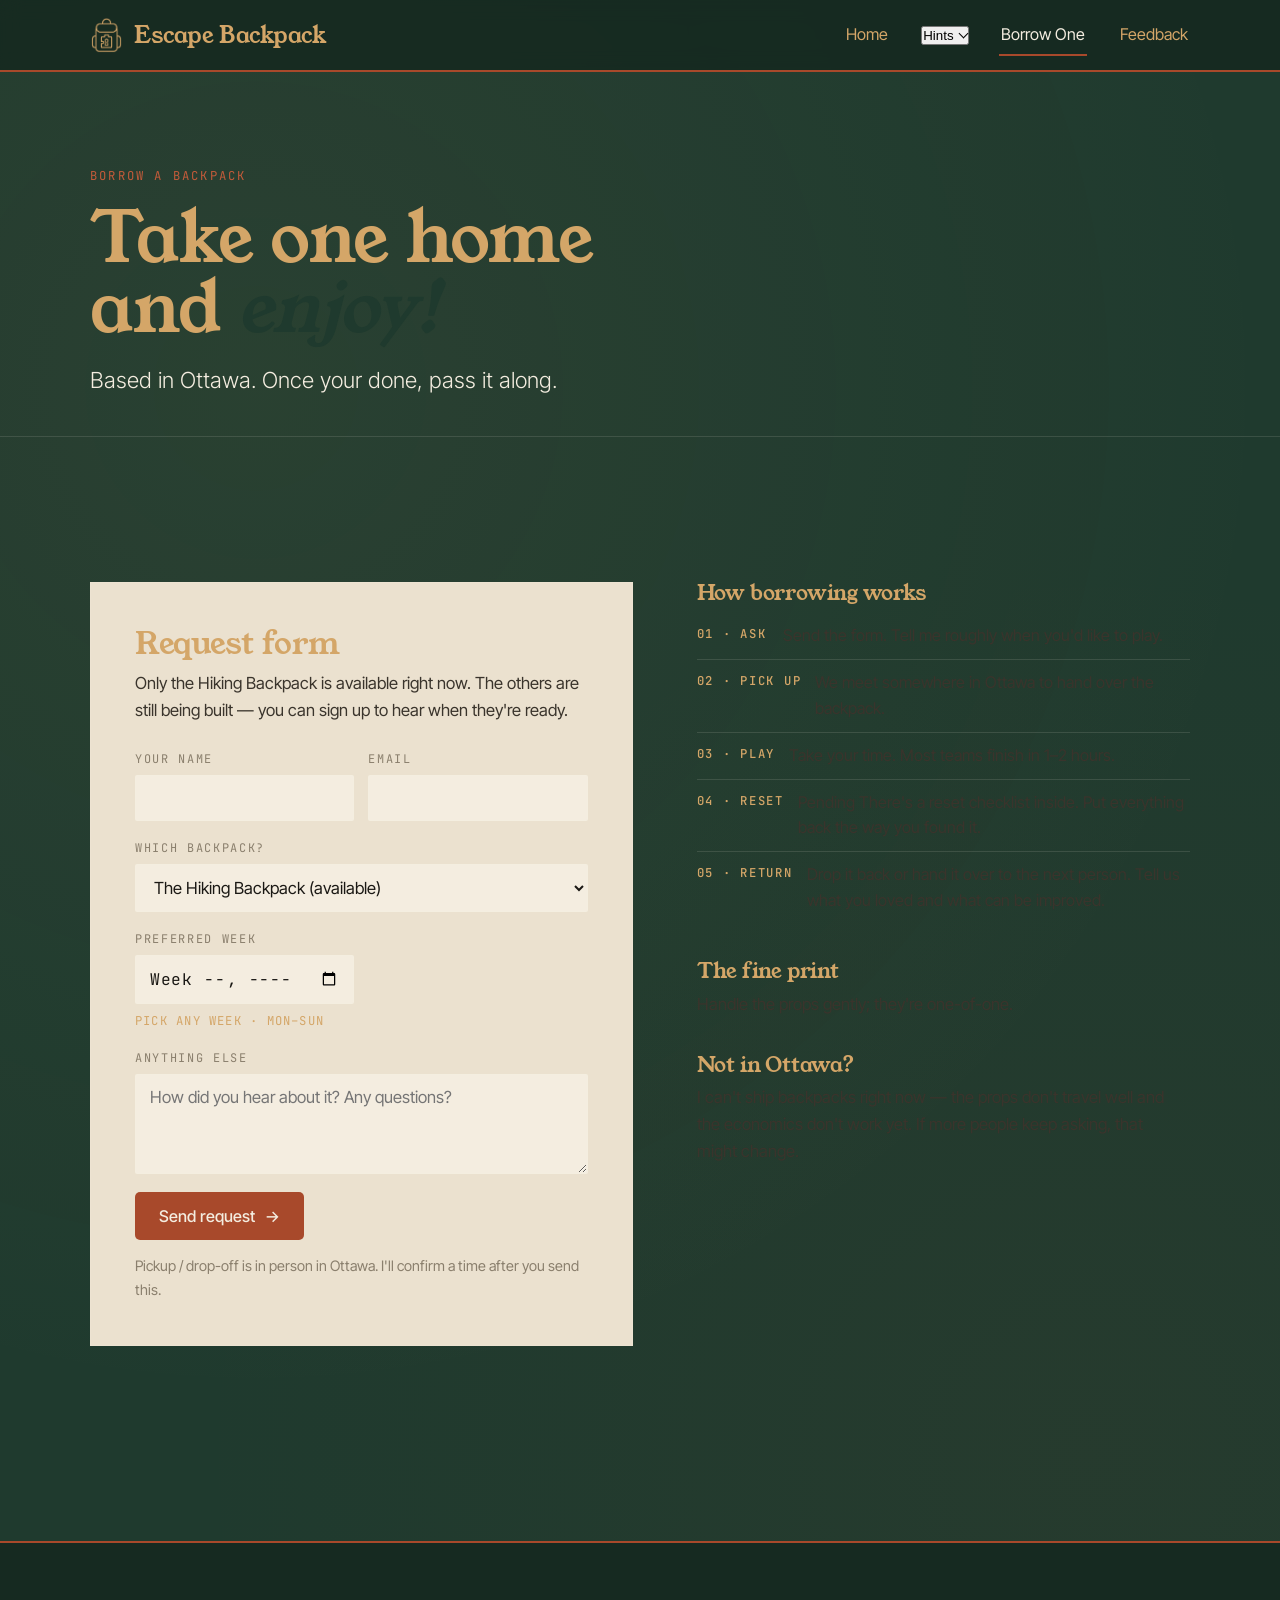
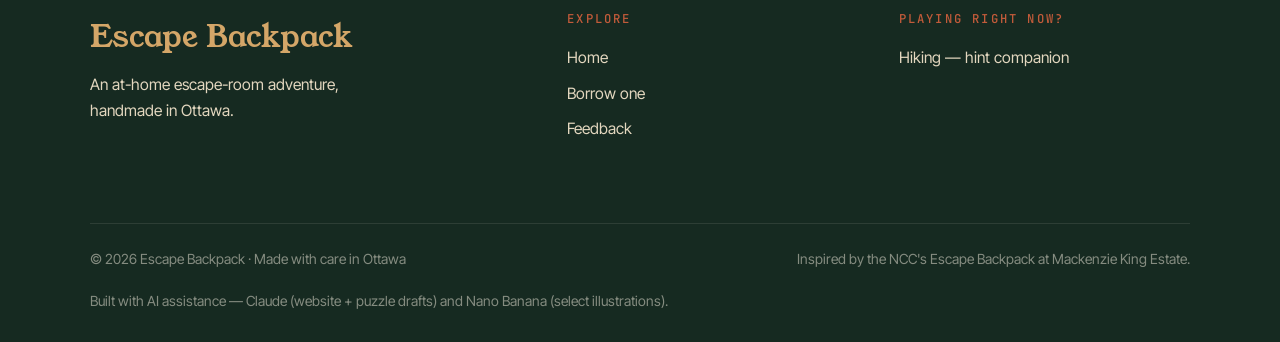
==== borrow.html @ 62cc185c "Add files via upload" ====
<!DOCTYPE html>
<html lang="en">
<head>
<meta charset="UTF-8">
<meta name="viewport" content="width=device-width, initial-scale=1">
<title>Borrow a Backpack — Escape Backpack</title>
<meta name="description" content="Borrow the Hiking Backpack for a week. Based in Ottawa. Free to borrow — tips welcome.">
<link rel="icon" type="image/png" href="assets/logo.png">
<link rel="preconnect" href="https://fonts.googleapis.com">
<link rel="preconnect" href="https://fonts.gstatic.com" crossorigin>
<link href="https://fonts.googleapis.com/css2?family=Young+Serif&family=Inter+Tight:wght@300;400;500;600&family=JetBrains+Mono:wght@400;500&display=swap" rel="stylesheet">
<link rel="stylesheet" href="styles.css?v=4">
<style>
.page-hero { padding: clamp(50px, 7vw, 90px) 0 clamp(20px, 3vw, 40px); }
.page-hero h1 { font-size: clamp(2.6rem, 5.5vw, 4.4rem); margin: 14px 0 20px; line-height: 1; }
.page-hero h1 em { font-style: italic; color: var(--forest); }

.borrow-grid {
  display: grid; grid-template-columns: 1.1fr 1fr;
  gap: clamp(32px, 5vw, 72px); padding: 30px 0 80px;
}
@media (max-width: 900px) { .borrow-grid { grid-template-columns: 1fr; } }

.form-card {
  background: var(--cream-2);
  border: 1px solid var(--line);
  padding: clamp(28px, 4vw, 44px);
}
.form-card h2 { margin-bottom: 10px; font-size: clamp(1.6rem, 2.4vw, 2rem); }
.form-card p.intro { color: var(--ink-soft); margin-bottom: 26px; font-size: 0.98rem; }

form .field { margin-bottom: 18px; display: flex; flex-direction: column; gap: 6px; }
form label {
  font-family: var(--mono); font-size: 0.7rem;
  letter-spacing: 0.14em; text-transform: uppercase;
  color: var(--muted);
}
form input, form select, form textarea {
  background: var(--cream);
  border: 1px solid var(--line-strong);
  padding: 12px 14px;
  font-family: var(--sans); font-size: 0.98rem;
  color: var(--ink); border-radius: 2px;
  outline: none; transition: border-color 0.15s;
  width: 100%;
}
form input[type="week"] {
  font-family: var(--mono); font-size: 0.95rem;
  letter-spacing: 0.04em;
  color-scheme: light;
}
.week-hint {
  font-family: var(--mono); font-size: 0.72rem;
  letter-spacing: 0.1em; text-transform: uppercase;
  color: var(--brass); margin-top: 2px;
  min-height: 1em;
}
form input:focus, form select:focus, form textarea:focus {
  border-color: var(--forest);
}
form textarea { resize: vertical; min-height: 100px; }
.field-row { display: grid; grid-template-columns: 1fr 1fr; gap: 14px; }
@media (max-width: 560px) { .field-row { grid-template-columns: 1fr; } }
.submit-note { font-size: 0.85rem; color: var(--muted); margin-top: 14px; }

.side h3 { font-size: 1.25rem; margin-bottom: 8px; }
.side-block { margin-bottom: 36px; }
.side-block p { color: var(--ink-soft); font-size: 0.98rem; margin-bottom: 8px; }
.side-block ul { list-style: none; }
.side-block ul li {
  padding: 10px 0; border-bottom: 1px solid var(--line);
  display: flex; gap: 14px; color: var(--ink-soft); font-size: 0.95rem;
}
.side-block ul li:last-child { border-bottom: none; }
.side-block ul li strong {
  font-family: var(--mono); font-size: 0.72rem;
  letter-spacing: 0.14em; text-transform: uppercase;
  color: var(--brass); min-width: 72px; flex-shrink: 0; font-weight: 500;
  padding-top: 2px;
}
.success {
  display: none;
  padding: 24px; background: var(--forest); color: var(--cream);
  border-radius: 2px; margin-top: 20px;
}
.success.on { display: block; }
.success h3 { color: var(--cream); font-size: 1.3rem; margin-bottom: 8px; }
.success p { color: rgba(244,237,224,0.85); }
</style>
</head>
<body>

<nav class="nav">
  <div class="nav-inner">
    <a href="index.html" class="brand">
      <span class="brand-mark"></span>
      <span class="brand-name">Escape Backpack</span>
    </a>
    <div class="nav-links">
      <a href="index.html">Home</a>
      <div class="nav-drop" id="hintsDrop">
        <button type="button" class="nav-drop-toggle" onclick="toggleDrop(event)">Hints</button>
        <div class="nav-drop-menu">
          <div class="nav-drop-head">Playing right now?</div>
          <a href="hiking-hints.html">Hiking Backpack <span class="badge">Live</span></a>
          <div class="nav-drop-divider"></div>
          <span class="disabled">Space Station Aurora <span class="badge">Soon</span></span>
          <span class="disabled">Deep Space <span class="badge">Soon</span></span>
        </div>
      </div>
      <a href="borrow.html" class="active">Borrow One</a>
      <a href="feedback.html">Feedback</a>
    </div>
  </div>
</nav>

<section class="page-hero">
  <div class="wrap">
    <span class="eyebrow eyebrow-brass">Borrow a backpack</span>
    <h1>Take one home<br>and <em>enjoy!</em></h1>
    <p class="lead" style="max-width: 52ch;">
      Based in Ottawa. Once your done, pass it along.
    </p>
  </div>
</section>

<section>
  <div class="wrap">
    <div class="borrow-grid">

      <!-- FORM -->
      <div class="form-card">
        <h2>Request form</h2>
        <p class="intro">Only the Hiking Backpack is available right now. The others are still being built — you can sign up to hear when they're ready.</p>

        <form id="borrow-form" action="https://formspree.io/f/REPLACE_WITH_YOUR_FORMSPREE_ID" method="POST">
          <div class="field-row">
            <div class="field">
              <label for="name">Your name</label>
              <input id="name" name="name" type="text" required autocomplete="name">
            </div>
            <div class="field">
              <label for="email">Email</label>
              <input id="email" name="email" type="email" required autocomplete="email">
            </div>
          </div>

          <div class="field">
            <label for="backpack">Which backpack?</label>
            <select id="backpack" name="backpack">
              <option>The Hiking Backpack (available)</option>
              <option>Notify me when others are ready</option>
            </select>
          </div>

          <div class="field-row">
            <div class="field">
              <label for="when">Preferred week</label>
              <input id="when" name="when" type="week">
              <div class="week-hint" id="weekHint">Pick any week · Mon–Sun</div>
            </div>
            <div class="field"></div>
          </div>

          <div class="field">
            <label for="note">Anything else</label>
            <textarea id="note" name="note" placeholder="How did you hear about it? Any questions?"></textarea>
          </div>

          <!-- honeypot -->
          <input type="text" name="_gotcha" style="display:none" tabindex="-1" autocomplete="off">

          <button type="submit" class="btn btn-primary btn-arrow">Send request</button>
          <div class="submit-note">
            Pickup / drop-off is in person in Ottawa. I'll confirm a time after you send this.
          </div>
        </form>

        <div class="success" id="success">
          <h3>Thanks — got it.</h3>
          <p>I'll be in touch within a couple of days to confirm timing and pickup. If you don't hear back, check your spam folder or drop me a line directly.</p>
        </div>
      </div>

      <!-- SIDE -->
      <div class="side">
        <div class="side-block">
          <h3>How borrowing works</h3>
          <ul>
            <li><strong>01 · Ask</strong><span>Send the form. Tell me roughly when you'd like to play.</span></li>
            <li><strong>02 · Pick up</strong><span>We meet somewhere in Ottawa to hand over the backpack.</span></li>
            <li><strong>03 · Play</strong><span>Take your time. Most teams finish in 1–2 hours.</span></li>
            <li><strong>04 · Reset</strong><span>Pending There's a reset checklist inside. Put everything back the way you found it.</span></li>
            <li><strong>05 · Return</strong><span>Drop it back or hand it over to the next person. Tell us what you loved and what can be improved.</span></li>
          </ul>
        </div>

        <div class="side-block">
          <h3>The fine print</h3>
          <p>Handle the props gently; they're one-of-one.</p>
        </div>

        <div class="side-block">
          <h3>Not in Ottawa?</h3>
          <p>I can't ship backpacks right now — the props don't travel well and the economics don't work yet. If more people keep asking, that might change.</p>
        </div>
      </div>

    </div>
  </div>
</section>

<footer>
  <div class="wrap">
    <div>
      <div class="foot-brand">Escape Backpack</div>
      <p style="max-width: 34ch;">An at-home escape-room adventure, handmade in Ottawa.</p>
    </div>
    <div>
      <h4>Explore</h4>
      <ul>
        <li><a href="index.html">Home</a></li>
        <li><a href="borrow.html">Borrow one</a></li>
        <li><a href="feedback.html">Feedback</a></li>
      </ul>
    </div>
    <div>
      <h4>Playing right now?</h4>
      <ul>
        <li><a href="hiking-hints.html">Hiking — hint companion</a></li>
      </ul>
    </div>
    <div class="foot-credit" style="grid-column: 1 / -1;">
      <span>© 2026 Escape Backpack · Made with care in Ottawa</span>
      <span>Inspired by the NCC's Escape Backpack at Mackenzie King Estate.</span>
      <span class="foot-ai">Built with AI assistance — Claude (website + puzzle drafts) and Nano Banana (select illustrations).</span>
    </div>
  </div>
</footer>

<script>
  // Hints dropdown
  function toggleDrop(e){ e.stopPropagation(); document.getElementById('hintsDrop').classList.toggle('open'); }
  document.addEventListener('click', (e) => {
    const d = document.getElementById('hintsDrop');
    if (d && !d.contains(e.target)) d.classList.remove('open');
  });

  // Week picker — translate ISO week (YYYY-Www) into a friendly Mon–Sun range
  (function(){
    const weekInput = document.getElementById('when');
    const hint = document.getElementById('weekHint');
    const monthNames = ['Jan','Feb','Mar','Apr','May','Jun','Jul','Aug','Sep','Oct','Nov','Dec'];

    // ISO week → Monday of that week (UTC-safe)
    function mondayOfIsoWeek(year, week) {
      // Jan 4 is always in week 1 per ISO-8601
      const jan4 = new Date(Date.UTC(year, 0, 4));
      const day = jan4.getUTCDay() || 7; // 1..7 (Mon..Sun)
      const mondayOfWeek1 = new Date(jan4);
      mondayOfWeek1.setUTCDate(jan4.getUTCDate() - day + 1);
      const target = new Date(mondayOfWeek1);
      target.setUTCDate(mondayOfWeek1.getUTCDate() + (week - 1) * 7);
      return target;
    }
    function fmt(d) {
      return monthNames[d.getUTCMonth()] + ' ' + d.getUTCDate();
    }
    function update() {
      const v = weekInput.value; // "2026-W18"
      const m = /^(\d{4})-W(\d{2})$/.exec(v);
      if (!m) { hint.textContent = 'Pick any week · Mon–Sun'; return; }
      const mon = mondayOfIsoWeek(+m[1], +m[2]);
      const sun = new Date(mon); sun.setUTCDate(mon.getUTCDate() + 6);
      const sameMonth = mon.getUTCMonth() === sun.getUTCMonth();
      const range = sameMonth
        ? monthNames[mon.getUTCMonth()] + ' ' + mon.getUTCDate() + '–' + sun.getUTCDate() + ', ' + mon.getUTCFullYear()
        : fmt(mon) + ' – ' + fmt(sun) + ', ' + sun.getUTCFullYear();
      hint.textContent = 'Week of ' + range;
    }
    // Set min to current ISO week so past weeks aren't offered
    function currentIsoWeek() {
      const d = new Date();
      const utc = new Date(Date.UTC(d.getFullYear(), d.getMonth(), d.getDate()));
      const dayNum = utc.getUTCDay() || 7;
      utc.setUTCDate(utc.getUTCDate() + 4 - dayNum);
      const yearStart = new Date(Date.UTC(utc.getUTCFullYear(),0,1));
      const weekNum = Math.ceil((((utc - yearStart) / 86400000) + 1)/7);
      return utc.getUTCFullYear() + '-W' + String(weekNum).padStart(2,'0');
    }
    weekInput.min = currentIsoWeek();
    weekInput.addEventListener('input', update);
    weekInput.addEventListener('change', update);
    update();
  })();
</script>

</body>
</html>
---- styles.css ----
/* Escape Backpack — shared styles
   Direction: forest + brass + rust (dark atmospheric)
   Palette: forest green canvas, brass headings, cream body, rust accents
*/

:root {
  --cream: #f4ede0;
  --cream-2: #ebe1cf;
  --cream-3: #e3d7bf;
  --ink: #1a1814;
  --ink-soft: #3a342c;
  --muted: #8a7f6d;
  --forest: #1f3a2e;
  --forest-2: #2a4a3c;
  --forest-deep: #162a21;
  --brass: #d4a668;
  --brass-2: #e8c28a;
  --brass-dim: #b8894a;
  --rust: #a8492b;
  --rust-2: #c25b3a;
  --line: rgba(244, 237, 224, 0.12);
  --line-strong: rgba(244, 237, 224, 0.25);

  --serif: "Young Serif", "Cormorant Garamond", Georgia, serif;
  --sans: "Inter Tight", "Inter", -apple-system, BlinkMacSystemFont, "Segoe UI", sans-serif;
  --mono: "JetBrains Mono", ui-monospace, "SF Mono", Menlo, monospace;
}

* { box-sizing: border-box; margin: 0; padding: 0; }

html, body {
  background: var(--forest);
  color: var(--cream);
  font-family: var(--sans);
  font-size: 17px;
  line-height: 1.6;
  -webkit-font-smoothing: antialiased;
  text-rendering: optimizeLegibility;
}

body {
  background-image:
    radial-gradient(circle at 20% 20%, rgba(212, 166, 104, 0.06) 0%, transparent 55%),
    radial-gradient(circle at 85% 75%, rgba(168, 73, 43, 0.05) 0%, transparent 50%);
  min-height: 100vh;
}

img { max-width: 100%; display: block; }
a { color: var(--brass); text-decoration: none; }
a:hover { color: var(--rust-2); }

h1, h2, h3, h4 {
  font-family: var(--serif); font-weight: 400;
  line-height: 1.08; letter-spacing: -0.01em;
  color: var(--brass);
}
h1 { font-size: clamp(2.6rem, 6vw, 4.8rem); }
h2 { font-size: clamp(2rem, 4vw, 3rem); }
h3 { font-size: clamp(1.4rem, 2.4vw, 1.8rem); }
p { text-wrap: pretty; }

/* ── LAYOUT ─────────────────────────────────────────── */
.wrap { max-width: 1180px; margin: 0 auto; padding: 0 clamp(20px, 4vw, 40px); }
.wrap-narrow { max-width: 820px; margin: 0 auto; padding: 0 clamp(20px, 4vw, 40px); }

section { padding: clamp(60px, 9vw, 120px) 0; }
section + section { border-top: 1px solid var(--line); }

/* ── NAV ────────────────────────────────────────────── */
.nav {
  position: sticky; top: 0; z-index: 50;
  background: rgba(22, 42, 33, 0.92);
  backdrop-filter: blur(10px); -webkit-backdrop-filter: blur(10px);
  border-bottom: 2px solid var(--rust);
}
.nav-inner {
  max-width: 1180px; margin: 0 auto;
  padding: 16px clamp(20px, 4vw, 40px);
  display: flex; align-items: center; justify-content: space-between;
  gap: 24px;
}
.brand { display: flex; align-items: center; gap: 12px; color: var(--brass); }
.brand-mark {
  width: 32px; height: 36px;
  background: var(--brass);
  -webkit-mask: url('assets/logo.png') center/contain no-repeat;
          mask: url('assets/logo.png') center/contain no-repeat;
  flex-shrink: 0;
}
.brand-name { font-family: var(--serif); font-size: 1.35rem; letter-spacing: -0.01em; }
.nav-links { display: flex; gap: clamp(14px, 2.4vw, 32px); align-items: center; }
.nav-links a {
  font-size: 0.95rem; color: var(--brass);
  padding: 6px 2px; position: relative;
  background: none; border: none; font-family: var(--sans); cursor: pointer;
}
.nav-links a.active { color: var(--cream); }
.nav-links a.active::after {
  content: ""; position: absolute; left: 0; right: 0; bottom: -2px;
  height: 2px; background: var(--rust);
}
.nav-links a:hover { color: var(--cream); }

/* Dropdown */
.nav-drop { position: relative; }
.nav-drop-toggle {
  display: inline-flex; align-items: center; gap: 6px;
}
.nav-drop-toggle::after {
  content: ""; width: 6px; height: 6px;
  border-right: 1.5px solid currentColor;
  border-bottom: 1.5px solid currentColor;
  transform: translateY(-2px) rotate(45deg);
  transition: transform 0.2s;
}
.nav-drop.open .nav-drop-toggle::after {
  transform: translateY(1px) rotate(-135deg);
}
.nav-drop-menu {
  position: absolute; top: calc(100% + 10px); right: 0;
  background: var(--forest-deep);
  border: 1px solid var(--line-strong);
  border-radius: 2px;
  min-width: 240px;
  padding: 8px 0;
  opacity: 0; visibility: hidden; transform: translateY(-4px);
  transition: opacity 0.15s, visibility 0.15s, transform 0.15s;
  box-shadow: 0 20px 40px -10px rgba(0,0,0,0.4);
}
.nav-drop.open .nav-drop-menu {
  opacity: 1; visibility: visible; transform: translateY(0);
}
.nav-drop-menu a, .nav-drop-menu span.disabled {
  display: block; padding: 12px 18px;
  font-size: 0.92rem; color: var(--cream);
  background: none; border: none; letter-spacing: 0;
}
.nav-drop-menu a::after { display: none; }
.nav-drop-menu a:hover { background: var(--forest-2); color: var(--brass); }
.nav-drop-menu a .badge, .nav-drop-menu span .badge {
  display: inline-block;
  font-family: var(--mono); font-size: 0.62rem;
  letter-spacing: 0.1em; text-transform: uppercase;
  margin-left: 8px; padding: 2px 6px;
  border-radius: 2px;
  background: var(--rust); color: var(--cream);
  vertical-align: 2px;
}
.nav-drop-menu span.disabled {
  color: var(--muted); cursor: not-allowed;
}
.nav-drop-menu span.disabled .badge {
  background: transparent; color: var(--muted);
  border: 1px dashed var(--muted);
}
.nav-drop-divider {
  height: 1px; background: var(--line);
  margin: 6px 12px;
}
.nav-drop-head {
  font-family: var(--mono); font-size: 0.62rem;
  letter-spacing: 0.16em; text-transform: uppercase;
  color: var(--muted); padding: 10px 18px 6px;
}

@media (max-width: 680px) {
  .nav-links a:not(.active):not(.nav-drop-toggle) { display: none; }
  .nav-links .nav-drop-toggle { display: inline-flex; }
  .nav-links a.active { display: inline; font-family: var(--serif); font-size: 1.05rem; }
}

/* ── BUTTONS ────────────────────────────────────────── */
.btn {
  display: inline-flex; align-items: center; gap: 10px;
  font-family: var(--sans); font-size: 0.95rem; font-weight: 500;
  padding: 14px 24px; border-radius: 5px; border: none;
  cursor: pointer; text-decoration: none;
  transition: transform 0.15s ease, background 0.15s ease, color 0.15s ease, border-color 0.15s ease;
}
.btn:active { transform: translateY(1px); }
.btn-primary { background: var(--rust); color: var(--cream); }
.btn-primary:hover { background: var(--rust-2); color: var(--cream); }
.btn-ghost {
  background: transparent; color: var(--cream);
  border: 2px solid var(--rust);
}
.btn-ghost:hover { background: var(--rust); color: var(--cream); }
.btn-arrow::after { content: "→"; transition: transform 0.2s; }
.btn-arrow:hover::after { transform: translateX(3px); }

/* ── EYEBROW / LABEL ────────────────────────────────── */
.eyebrow {
  font-family: var(--mono); font-size: 0.72rem;
  letter-spacing: 0.18em; text-transform: uppercase;
  color: var(--rust-2);
}
.eyebrow-brass { color: var(--rust-2); }

/* ── CARDS & PANELS ─────────────────────────────────── */
.card {
  background: var(--forest-2);
  border: 1px solid var(--line);
  border-radius: 2px;
  padding: clamp(24px, 3vw, 36px);
  transition: border-color 0.2s;
}
.card:hover { border-color: var(--brass); }

/* ── FOOTER ─────────────────────────────────────────── */
footer {
  background: var(--forest-deep);
  color: var(--cream-3);
  padding: 70px 0 30px;
  margin-top: 0;
  border-top: 2px solid var(--rust);
}
footer .wrap { display: grid; grid-template-columns: 1.5fr 1fr 1fr; gap: 40px; }
@media (max-width: 720px) { footer .wrap { grid-template-columns: 1fr; gap: 32px; } }
footer h4 {
  font-family: var(--mono); font-size: 0.72rem;
  letter-spacing: 0.18em; text-transform: uppercase;
  color: var(--rust-2); font-weight: 500; margin-bottom: 18px;
}
footer p, footer a { color: var(--cream-3); font-size: 0.92rem; line-height: 1.7; }
footer a:hover { color: var(--brass); }
footer ul { list-style: none; display: flex; flex-direction: column; gap: 8px; }
footer .foot-brand {
  font-family: var(--serif); font-size: 1.8rem; color: var(--brass); margin-bottom: 10px;
}
footer .foot-credit {
  margin-top: 40px; padding-top: 24px;
  border-top: 1px solid rgba(244, 237, 224, 0.1);
  font-size: 0.82rem; color: rgba(244, 237, 224, 0.5);
  display: flex; justify-content: space-between; gap: 20px; flex-wrap: wrap;
}

/* ── UTILITIES ──────────────────────────────────────── */
.divider { height: 1px; background: var(--line); margin: 0; }

.lead {
  font-size: clamp(1.1rem, 1.8vw, 1.3rem);
  line-height: 1.55;
  color: var(--cream);
  font-weight: 300;
}

.chip {
  display: inline-flex; align-items: center; gap: 6px;
  font-family: var(--mono); font-size: 0.72rem;
  letter-spacing: 0.1em; text-transform: uppercase;
  padding: 5px 10px; border-radius: 2px;
  background: var(--forest-deep); color: var(--cream);
  border: 1px solid var(--line-strong);
}
.chip-live { background: var(--rust); color: var(--cream); border-color: var(--rust); }
.chip-live::before { content: ""; width: 6px; height: 6px; border-radius: 50%; background: var(--brass-2); }
.chip-soon { background: transparent; color: var(--muted); border-style: dashed; }

/* ── BACKPACK CARD ──────────────────────────────────── */
.bp-grid {
  display: grid;
  grid-template-columns: repeat(auto-fit, minmax(280px, 1fr));
  gap: clamp(16px, 2vw, 24px);
}
.bp-card {
  background: var(--forest-2);
  border: 1px solid var(--line);
  border-radius: 2px;
  overflow: hidden;
  transition: transform 0.25s ease, border-color 0.25s;
  display: flex; flex-direction: column;
  color: var(--cream);
}
.bp-card:hover { transform: translateY(-3px); border-color: var(--brass); }
.bp-card.bp-soon { opacity: 0.75; }
.bp-card.bp-soon:hover { transform: none; border-color: var(--line-strong); opacity: 0.9; }
.bp-thumb {
  aspect-ratio: 4/3; position: relative; overflow: hidden;
  background: linear-gradient(135deg, var(--forest-deep) 0%, var(--forest-2) 100%);
}
.bp-thumb-stripes {
  background-image: repeating-linear-gradient(45deg,
    transparent 0, transparent 12px,
    rgba(244, 237, 224, 0.04) 12px, rgba(244, 237, 224, 0.04) 13px);
}
.bp-thumb img { width: 100%; height: 100%; object-fit: cover; }
.bp-thumb-label {
  position: absolute; inset: 0;
  display: flex; align-items: center; justify-content: center;
  font-family: var(--mono); font-size: 0.72rem;
  letter-spacing: 0.2em; text-transform: uppercase;
  color: var(--muted); text-align: center; padding: 20px;
}
.bp-body {
  padding: 22px 26px 26px;
  display: flex; flex-direction: column;
  flex: 1;
}
.bp-head { display: flex; justify-content: space-between; align-items: start; gap: 10px; margin-bottom: 10px; }
.bp-title { font-family: var(--serif); font-size: 1.5rem; line-height: 1.2; color: var(--brass); }
.bp-desc { color: var(--cream); font-size: 0.95rem; margin-bottom: 18px; flex: 1; opacity: 0.9; }
.bp-meta {
  display: flex; gap: 16px; flex-wrap: wrap;
  padding-top: 14px; border-top: 1px solid var(--line);
  font-family: var(--mono); font-size: 0.72rem;
  letter-spacing: 0.1em; text-transform: uppercase;
  color: var(--muted);
}
.bp-meta span strong { color: var(--brass); font-weight: 500; }

/* ── INVERTED (cream) SECTION ───────────────────────── */
.inverted {
  background: var(--cream);
  color: var(--forest);
}
.inverted h1, .inverted h2, .inverted h3, .inverted h4 { color: var(--forest); }
.inverted .eyebrow, .inverted .eyebrow-brass { color: var(--rust); }
.inverted .lead { color: var(--forest); }
.inverted a { color: var(--rust); }
.inverted a:hover { color: var(--forest); }
.inverted .btn-ghost { color: var(--forest); border-color: var(--rust); }
.inverted .btn-ghost:hover { background: var(--rust); color: var(--cream); }
.inverted p { color: var(--forest); }

/* ── FORMS ──────────────────────────────────────────── */
.form-field {
  display: flex; flex-direction: column; gap: 6px; margin-bottom: 18px;
}
.form-field label {
  font-family: var(--mono); font-size: 0.7rem;
  letter-spacing: 0.14em; text-transform: uppercase;
  color: var(--rust-2);
}
.form-field input, .form-field select, .form-field textarea {
  background: var(--forest-deep);
  border: 1px solid var(--line-strong);
  padding: 12px 14px;
  font-family: var(--sans); font-size: 0.98rem;
  color: var(--cream); border-radius: 3px;
  outline: none; transition: border-color 0.15s;
  width: 100%;
}
.form-field input:focus, .form-field select:focus, .form-field textarea:focus {
  border-color: var(--brass);
}
.form-field textarea { resize: vertical; min-height: 110px; }
.form-field input::placeholder, .form-field textarea::placeholder {
  color: var(--muted);
}
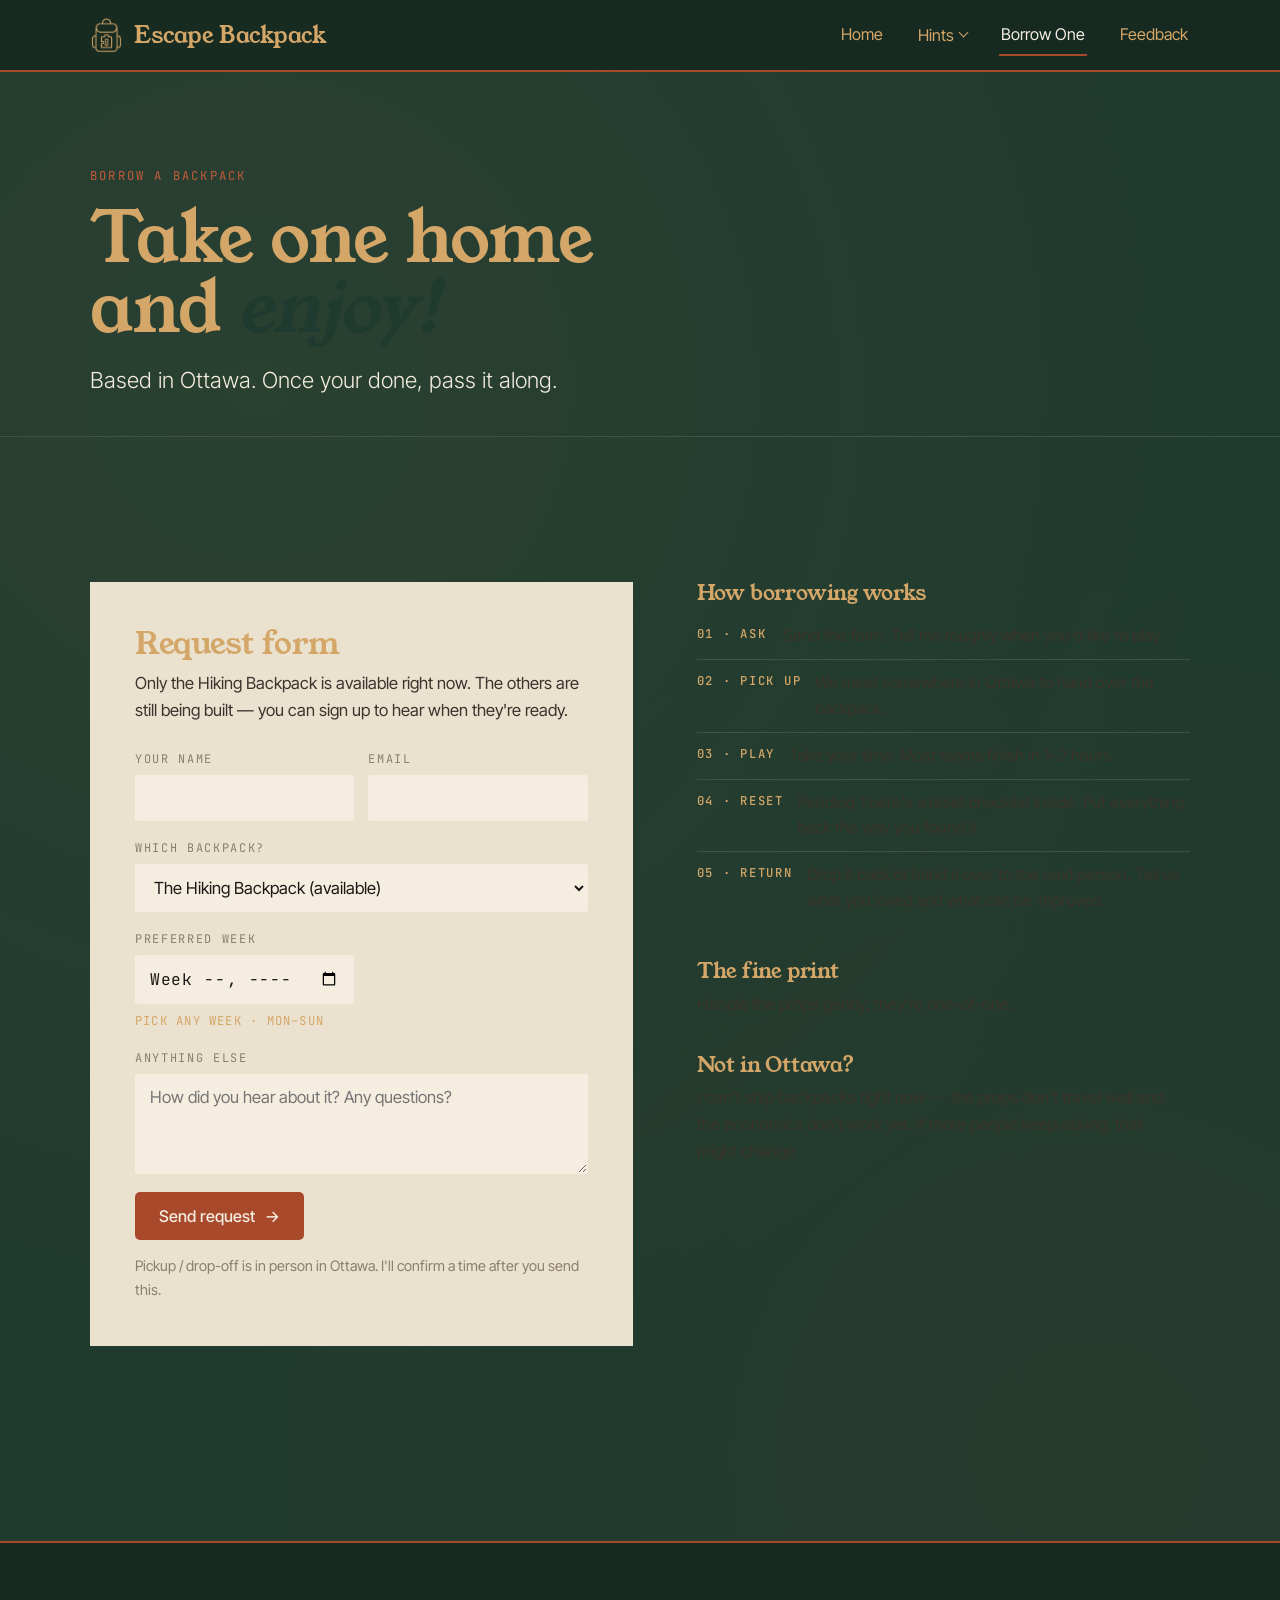
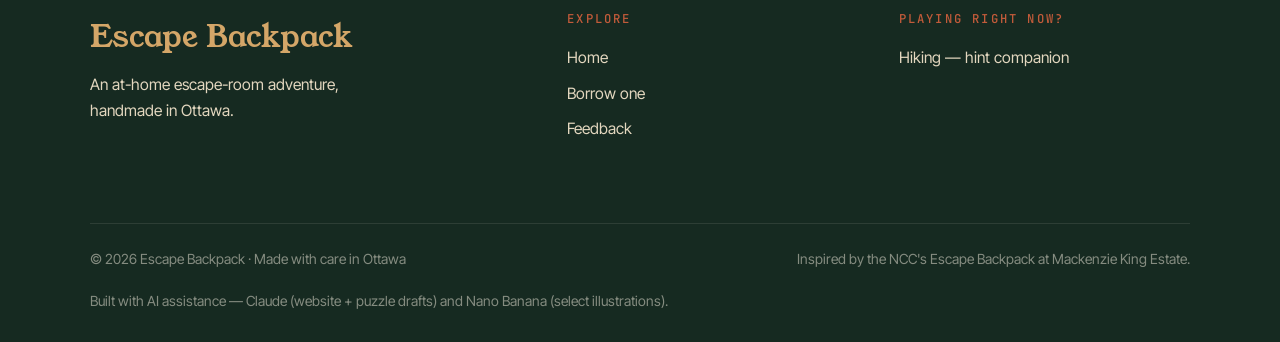
==== commit c36dfd96: "Add files via upload" ====
--- a/borrow.html
+++ b/borrow.html
@@ -133,7 +133,7 @@
         <h2>Request form</h2>
         <p class="intro">Only the Hiking Backpack is available right now. The others are still being built — you can sign up to hear when they're ready.</p>
 
-        <form id="borrow-form" action="https://formspree.io/f/REPLACE_WITH_YOUR_FORMSPREE_ID" method="POST">
+        <form id="borrow-form" action="https://formspree.io/f/xwvayowz" method="POST">
           <div class="field-row">
             <div class="field">
               <label for="name">Your name</label>
--- a/styles.css
+++ b/styles.css
@@ -105,7 +105,11 @@
 .nav-drop { position: relative; }
 .nav-drop-toggle {
   display: inline-flex; align-items: center; gap: 6px;
-}
+  font-size: 0.95rem; color: var(--brass);
+  padding: 6px 2px; position: relative;
+  background: none; border: none; font-family: var(--sans); cursor: pointer;
+}
+.nav-drop-toggle:hover { color: var(--cream); }
 .nav-drop-toggle::after {
   content: ""; width: 6px; height: 6px;
   border-right: 1.5px solid currentColor;
@@ -164,7 +168,7 @@
 }
 
 @media (max-width: 680px) {
-  .nav-links a:not(.active):not(.nav-drop-toggle) { display: none; }
+  .nav-links > a:not(.active):not(.nav-drop-toggle) { display: none; }
   .nav-links .nav-drop-toggle { display: inline-flex; }
   .nav-links a.active { display: inline; font-family: var(--serif); font-size: 1.05rem; }
 }
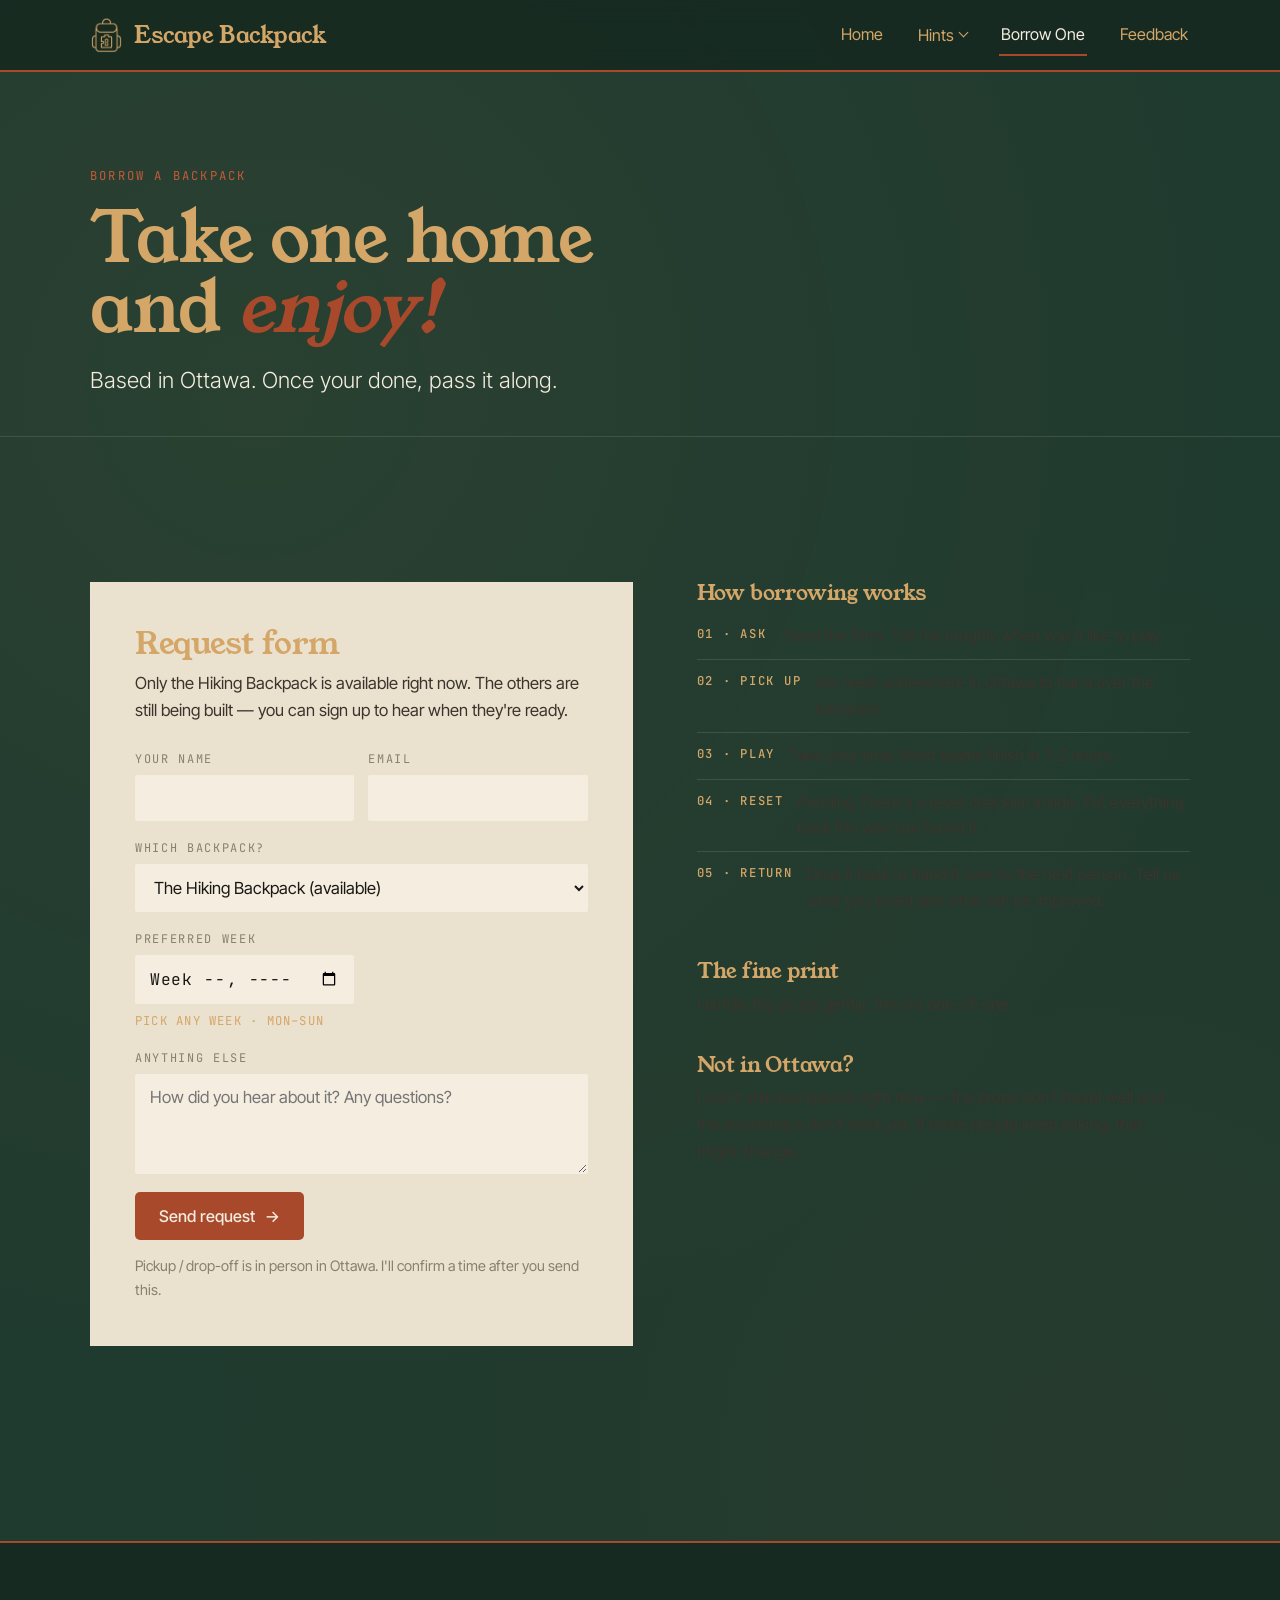
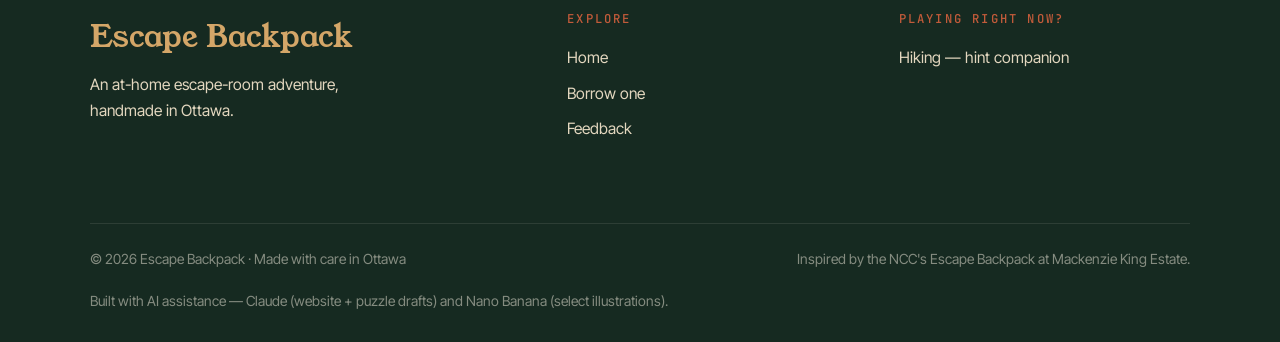
==== commit 57758c08: "Update borrow.html" ====
--- a/borrow.html
+++ b/borrow.html
@@ -13,7 +13,7 @@
 <style>
 .page-hero { padding: clamp(50px, 7vw, 90px) 0 clamp(20px, 3vw, 40px); }
 .page-hero h1 { font-size: clamp(2.6rem, 5.5vw, 4.4rem); margin: 14px 0 20px; line-height: 1; }
-.page-hero h1 em { font-style: italic; color: var(--forest); }
+.page-hero h1 em { font-style: italic; color: var(--rust); }
 
 .borrow-grid {
   display: grid; grid-template-columns: 1.1fr 1fr;
--- a/styles.css
+++ b/styles.css
@@ -168,9 +168,9 @@
 }
 
 @media (max-width: 680px) {
-  .nav-links > a:not(.active):not(.nav-drop-toggle) { display: none; }
-  .nav-links .nav-drop-toggle { display: inline-flex; }
-  .nav-links a.active { display: inline; font-family: var(--serif); font-size: 1.05rem; }
+  .nav-links { gap: clamp(10px, 2vw, 14px); }
+  .nav-links a { font-size: 0.88rem; }
+  .nav-links a[href="borrow.html"] { display: none; }
 }
 
 /* ── BUTTONS ────────────────────────────────────────── */
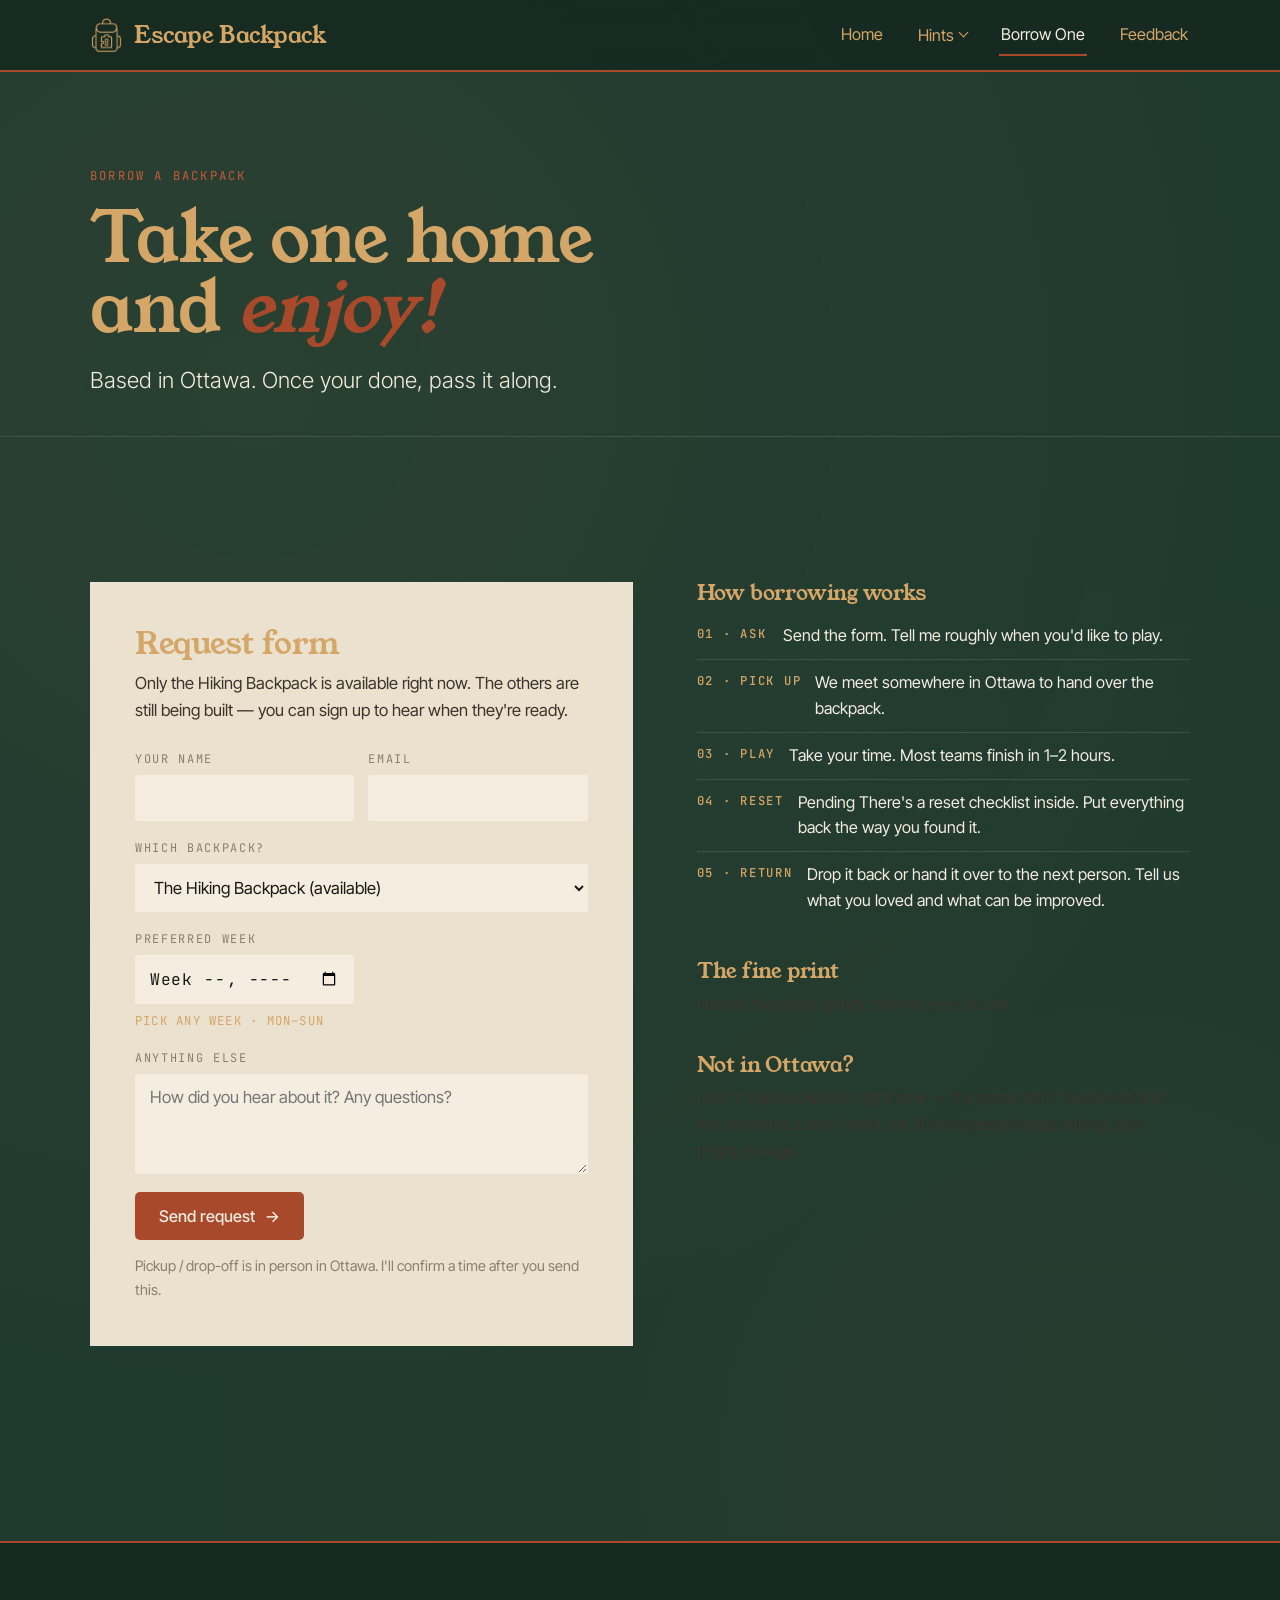
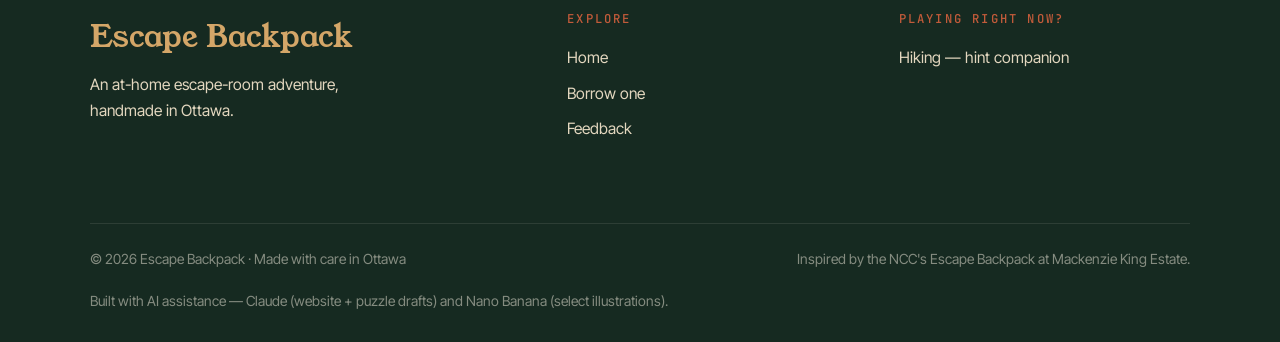
==== commit 88f75cdb: "Update borrow.html" ====
--- a/borrow.html
+++ b/borrow.html
@@ -69,7 +69,7 @@
 .side-block ul { list-style: none; }
 .side-block ul li {
   padding: 10px 0; border-bottom: 1px solid var(--line);
-  display: flex; gap: 14px; color: var(--ink-soft); font-size: 0.95rem;
+  display: flex; gap: 14px; color: var(--cream); font-size: 0.95rem;
 }
 .side-block ul li:last-child { border-bottom: none; }
 .side-block ul li strong {
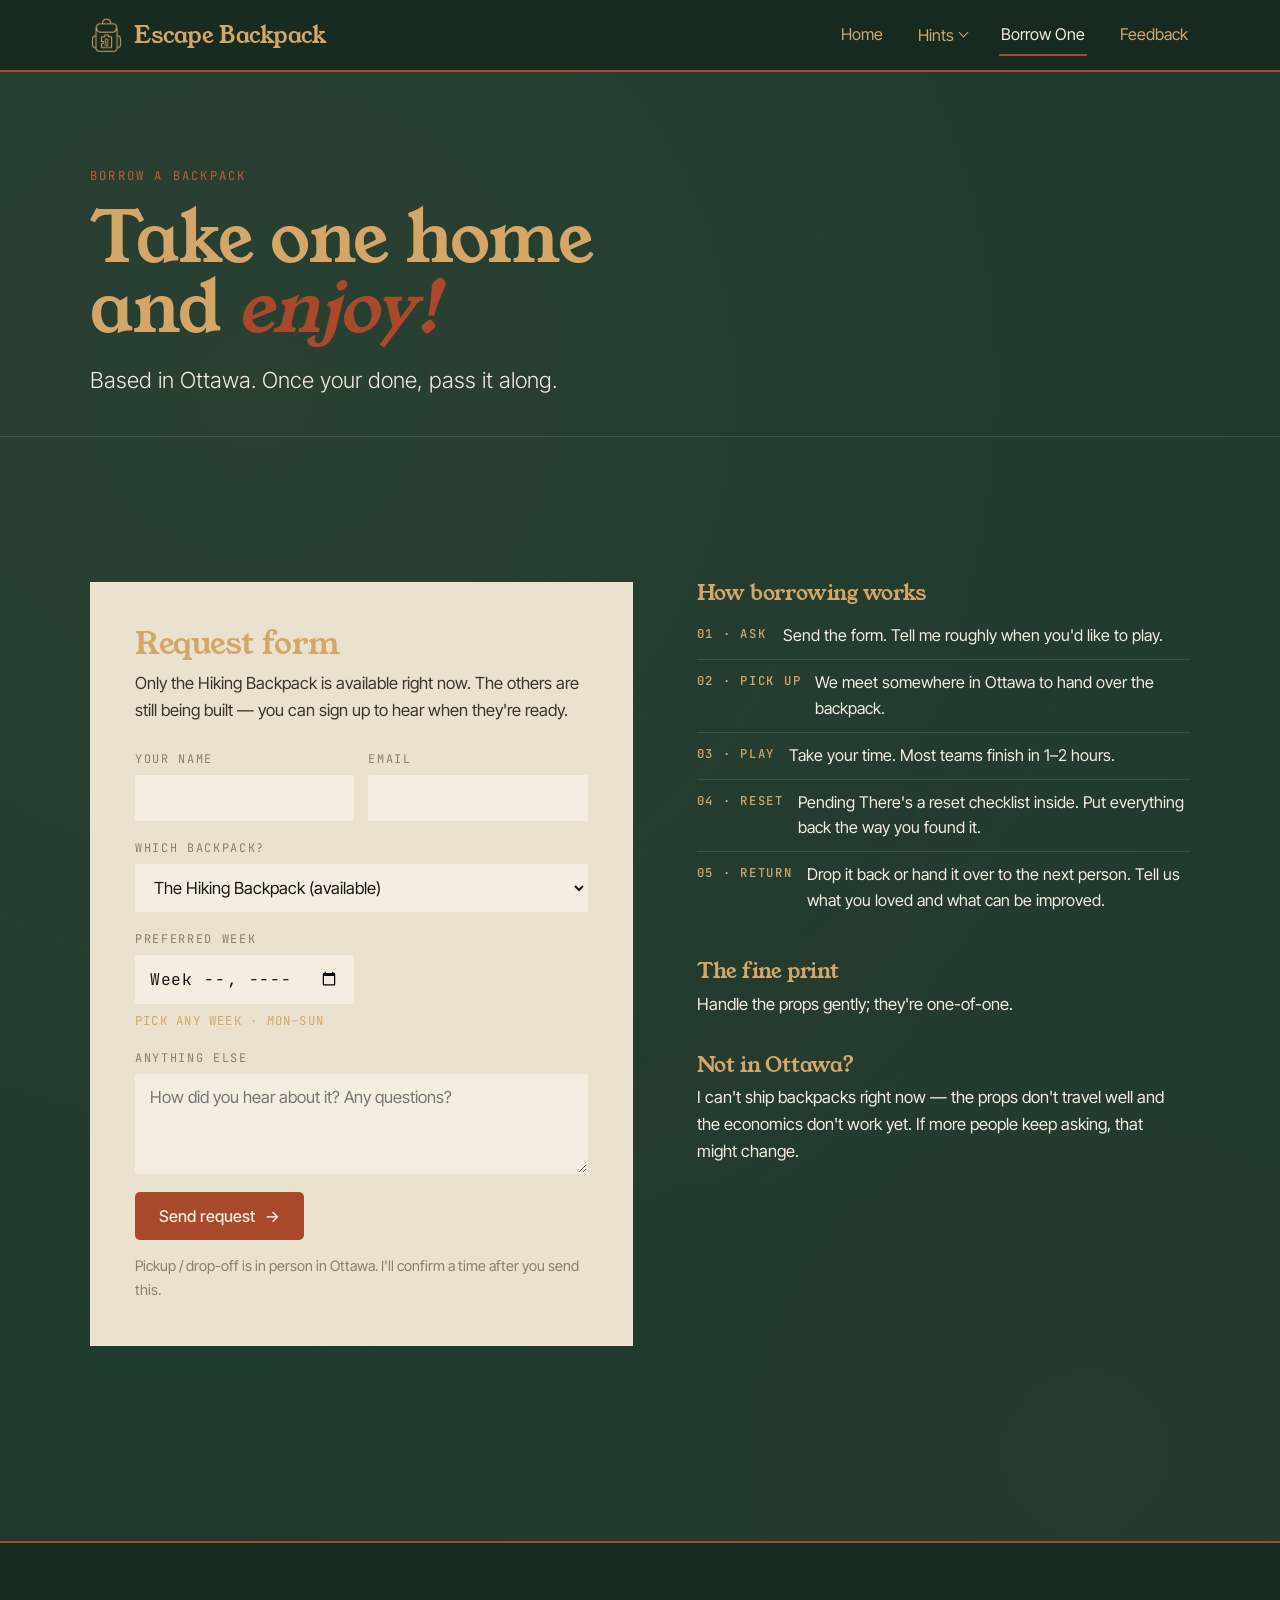
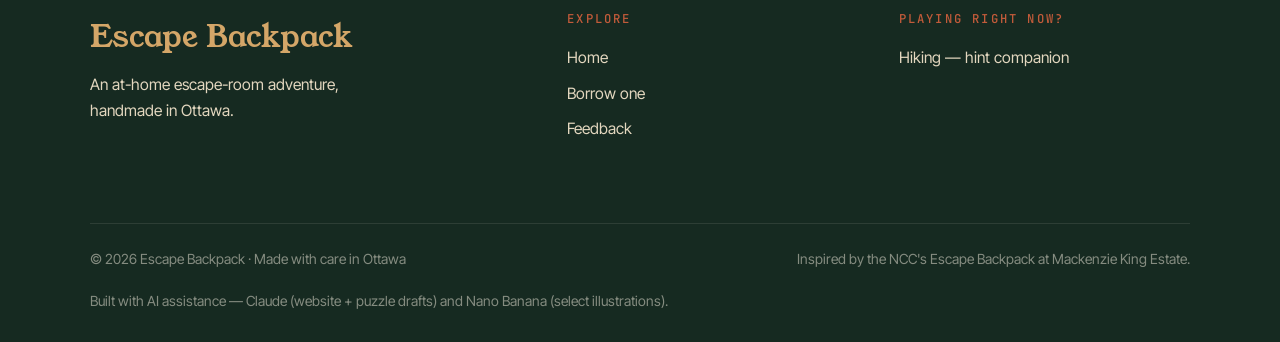
==== commit 45bec68d: "Update borrow.html" ====
--- a/borrow.html
+++ b/borrow.html
@@ -65,7 +65,7 @@
 
 .side h3 { font-size: 1.25rem; margin-bottom: 8px; }
 .side-block { margin-bottom: 36px; }
-.side-block p { color: var(--ink-soft); font-size: 0.98rem; margin-bottom: 8px; }
+.side-block p { color: var(--cream); font-size: 0.98rem; margin-bottom: 8px; }
 .side-block ul { list-style: none; }
 .side-block ul li {
   padding: 10px 0; border-bottom: 1px solid var(--line);
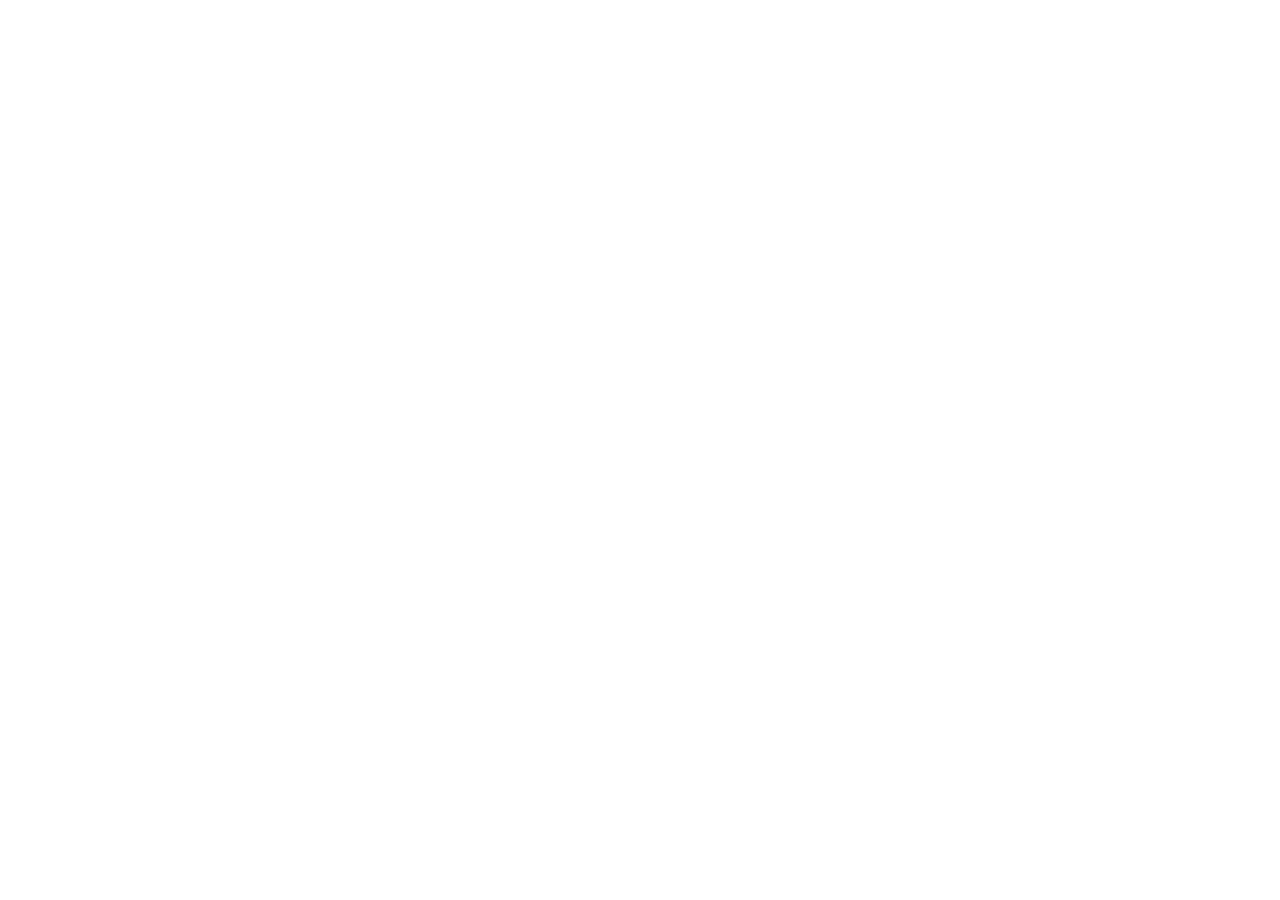
==== commit a7bece67: "Replace legacy pages with redirects to escapepack.ca Co-Authored-By: Claude Sonnet 5.5 <noreply@anth" ====
--- a/borrow.html
+++ b/borrow.html
@@ -1,299 +1,16 @@
-<!DOCTYPE html>
+<!doctype html>
 <html lang="en">
 <head>
-<meta charset="UTF-8">
+<meta charset="utf-8">
 <meta name="viewport" content="width=device-width, initial-scale=1">
-<title>Borrow a Backpack — Escape Backpack</title>
-<meta name="description" content="Borrow the Hiking Backpack for a week. Based in Ottawa. Free to borrow — tips welcome.">
-<link rel="icon" type="image/png" href="assets/logo.png">
-<link rel="preconnect" href="https://fonts.googleapis.com">
-<link rel="preconnect" href="https://fonts.gstatic.com" crossorigin>
-<link href="https://fonts.googleapis.com/css2?family=Young+Serif&family=Inter+Tight:wght@300;400;500;600&family=JetBrains+Mono:wght@400;500&display=swap" rel="stylesheet">
-<link rel="stylesheet" href="styles.css?v=4">
-<style>
-.page-hero { padding: clamp(50px, 7vw, 90px) 0 clamp(20px, 3vw, 40px); }
-.page-hero h1 { font-size: clamp(2.6rem, 5.5vw, 4.4rem); margin: 14px 0 20px; line-height: 1; }
-.page-hero h1 em { font-style: italic; color: var(--rust); }
-
-.borrow-grid {
-  display: grid; grid-template-columns: 1.1fr 1fr;
-  gap: clamp(32px, 5vw, 72px); padding: 30px 0 80px;
-}
-@media (max-width: 900px) { .borrow-grid { grid-template-columns: 1fr; } }
-
-.form-card {
-  background: var(--cream-2);
-  border: 1px solid var(--line);
-  padding: clamp(28px, 4vw, 44px);
-}
-.form-card h2 { margin-bottom: 10px; font-size: clamp(1.6rem, 2.4vw, 2rem); }
-.form-card p.intro { color: var(--ink-soft); margin-bottom: 26px; font-size: 0.98rem; }
-
-form .field { margin-bottom: 18px; display: flex; flex-direction: column; gap: 6px; }
-form label {
-  font-family: var(--mono); font-size: 0.7rem;
-  letter-spacing: 0.14em; text-transform: uppercase;
-  color: var(--muted);
-}
-form input, form select, form textarea {
-  background: var(--cream);
-  border: 1px solid var(--line-strong);
-  padding: 12px 14px;
-  font-family: var(--sans); font-size: 0.98rem;
-  color: var(--ink); border-radius: 2px;
-  outline: none; transition: border-color 0.15s;
-  width: 100%;
-}
-form input[type="week"] {
-  font-family: var(--mono); font-size: 0.95rem;
-  letter-spacing: 0.04em;
-  color-scheme: light;
-}
-.week-hint {
-  font-family: var(--mono); font-size: 0.72rem;
-  letter-spacing: 0.1em; text-transform: uppercase;
-  color: var(--brass); margin-top: 2px;
-  min-height: 1em;
-}
-form input:focus, form select:focus, form textarea:focus {
-  border-color: var(--forest);
-}
-form textarea { resize: vertical; min-height: 100px; }
-.field-row { display: grid; grid-template-columns: 1fr 1fr; gap: 14px; }
-@media (max-width: 560px) { .field-row { grid-template-columns: 1fr; } }
-.submit-note { font-size: 0.85rem; color: var(--muted); margin-top: 14px; }
-
-.side h3 { font-size: 1.25rem; margin-bottom: 8px; }
-.side-block { margin-bottom: 36px; }
-.side-block p { color: var(--cream); font-size: 0.98rem; margin-bottom: 8px; }
-.side-block ul { list-style: none; }
-.side-block ul li {
-  padding: 10px 0; border-bottom: 1px solid var(--line);
-  display: flex; gap: 14px; color: var(--cream); font-size: 0.95rem;
-}
-.side-block ul li:last-child { border-bottom: none; }
-.side-block ul li strong {
-  font-family: var(--mono); font-size: 0.72rem;
-  letter-spacing: 0.14em; text-transform: uppercase;
-  color: var(--brass); min-width: 72px; flex-shrink: 0; font-weight: 500;
-  padding-top: 2px;
-}
-.success {
-  display: none;
-  padding: 24px; background: var(--forest); color: var(--cream);
-  border-radius: 2px; margin-top: 20px;
-}
-.success.on { display: block; }
-.success h3 { color: var(--cream); font-size: 1.3rem; margin-bottom: 8px; }
-.success p { color: rgba(244,237,224,0.85); }
-</style>
+<title>Moved to escapepack.ca</title>
+<meta name="robots" content="noindex">
+<link rel="canonical" href="https://escapepack.ca/borrow.html">
+<meta http-equiv="refresh" content="0; url=https://escapepack.ca/borrow.html">
+<script>location.replace("https://escapepack.ca/borrow.html" + location.search + location.hash);</script>
 </head>
-<body>
-
-<nav class="nav">
-  <div class="nav-inner">
-    <a href="index.html" class="brand">
-      <span class="brand-mark"></span>
-      <span class="brand-name">Escape Backpack</span>
-    </a>
-    <div class="nav-links">
-      <a href="index.html">Home</a>
-      <div class="nav-drop" id="hintsDrop">
-        <button type="button" class="nav-drop-toggle" onclick="toggleDrop(event)">Hints</button>
-        <div class="nav-drop-menu">
-          <div class="nav-drop-head">Playing right now?</div>
-          <a href="hiking-hints.html">Hiking Backpack <span class="badge">Live</span></a>
-          <div class="nav-drop-divider"></div>
-          <span class="disabled">Space Station Aurora <span class="badge">Soon</span></span>
-          <span class="disabled">Deep Space <span class="badge">Soon</span></span>
-        </div>
-      </div>
-      <a href="borrow.html" class="active">Borrow One</a>
-      <a href="feedback.html">Feedback</a>
-    </div>
-  </div>
-</nav>
-
-<section class="page-hero">
-  <div class="wrap">
-    <span class="eyebrow eyebrow-brass">Borrow a backpack</span>
-    <h1>Take one home<br>and <em>enjoy!</em></h1>
-    <p class="lead" style="max-width: 52ch;">
-      Based in Ottawa. Once your done, pass it along.
-    </p>
-  </div>
-</section>
-
-<section>
-  <div class="wrap">
-    <div class="borrow-grid">
-
-      <!-- FORM -->
-      <div class="form-card">
-        <h2>Request form</h2>
-        <p class="intro">Only the Hiking Backpack is available right now. The others are still being built — you can sign up to hear when they're ready.</p>
-
-        <form id="borrow-form" action="https://formspree.io/f/xwvayowz" method="POST">
-          <div class="field-row">
-            <div class="field">
-              <label for="name">Your name</label>
-              <input id="name" name="name" type="text" required autocomplete="name">
-            </div>
-            <div class="field">
-              <label for="email">Email</label>
-              <input id="email" name="email" type="email" required autocomplete="email">
-            </div>
-          </div>
-
-          <div class="field">
-            <label for="backpack">Which backpack?</label>
-            <select id="backpack" name="backpack">
-              <option>The Hiking Backpack (available)</option>
-              <option>Notify me when others are ready</option>
-            </select>
-          </div>
-
-          <div class="field-row">
-            <div class="field">
-              <label for="when">Preferred week</label>
-              <input id="when" name="when" type="week">
-              <div class="week-hint" id="weekHint">Pick any week · Mon–Sun</div>
-            </div>
-            <div class="field"></div>
-          </div>
-
-          <div class="field">
-            <label for="note">Anything else</label>
-            <textarea id="note" name="note" placeholder="How did you hear about it? Any questions?"></textarea>
-          </div>
-
-          <!-- honeypot -->
-          <input type="text" name="_gotcha" style="display:none" tabindex="-1" autocomplete="off">
-
-          <button type="submit" class="btn btn-primary btn-arrow">Send request</button>
-          <div class="submit-note">
-            Pickup / drop-off is in person in Ottawa. I'll confirm a time after you send this.
-          </div>
-        </form>
-
-        <div class="success" id="success">
-          <h3>Thanks — got it.</h3>
-          <p>I'll be in touch within a couple of days to confirm timing and pickup. If you don't hear back, check your spam folder or drop me a line directly.</p>
-        </div>
-      </div>
-
-      <!-- SIDE -->
-      <div class="side">
-        <div class="side-block">
-          <h3>How borrowing works</h3>
-          <ul>
-            <li><strong>01 · Ask</strong><span>Send the form. Tell me roughly when you'd like to play.</span></li>
-            <li><strong>02 · Pick up</strong><span>We meet somewhere in Ottawa to hand over the backpack.</span></li>
-            <li><strong>03 · Play</strong><span>Take your time. Most teams finish in 1–2 hours.</span></li>
-            <li><strong>04 · Reset</strong><span>Pending There's a reset checklist inside. Put everything back the way you found it.</span></li>
-            <li><strong>05 · Return</strong><span>Drop it back or hand it over to the next person. Tell us what you loved and what can be improved.</span></li>
-          </ul>
-        </div>
-
-        <div class="side-block">
-          <h3>The fine print</h3>
-          <p>Handle the props gently; they're one-of-one.</p>
-        </div>
-
-        <div class="side-block">
-          <h3>Not in Ottawa?</h3>
-          <p>I can't ship backpacks right now — the props don't travel well and the economics don't work yet. If more people keep asking, that might change.</p>
-        </div>
-      </div>
-
-    </div>
-  </div>
-</section>
-
-<footer>
-  <div class="wrap">
-    <div>
-      <div class="foot-brand">Escape Backpack</div>
-      <p style="max-width: 34ch;">An at-home escape-room adventure, handmade in Ottawa.</p>
-    </div>
-    <div>
-      <h4>Explore</h4>
-      <ul>
-        <li><a href="index.html">Home</a></li>
-        <li><a href="borrow.html">Borrow one</a></li>
-        <li><a href="feedback.html">Feedback</a></li>
-      </ul>
-    </div>
-    <div>
-      <h4>Playing right now?</h4>
-      <ul>
-        <li><a href="hiking-hints.html">Hiking — hint companion</a></li>
-      </ul>
-    </div>
-    <div class="foot-credit" style="grid-column: 1 / -1;">
-      <span>© 2026 Escape Backpack · Made with care in Ottawa</span>
-      <span>Inspired by the NCC's Escape Backpack at Mackenzie King Estate.</span>
-      <span class="foot-ai">Built with AI assistance — Claude (website + puzzle drafts) and Nano Banana (select illustrations).</span>
-    </div>
-  </div>
-</footer>
-
-<script>
-  // Hints dropdown
-  function toggleDrop(e){ e.stopPropagation(); document.getElementById('hintsDrop').classList.toggle('open'); }
-  document.addEventListener('click', (e) => {
-    const d = document.getElementById('hintsDrop');
-    if (d && !d.contains(e.target)) d.classList.remove('open');
-  });
-
-  // Week picker — translate ISO week (YYYY-Www) into a friendly Mon–Sun range
-  (function(){
-    const weekInput = document.getElementById('when');
-    const hint = document.getElementById('weekHint');
-    const monthNames = ['Jan','Feb','Mar','Apr','May','Jun','Jul','Aug','Sep','Oct','Nov','Dec'];
-
-    // ISO week → Monday of that week (UTC-safe)
-    function mondayOfIsoWeek(year, week) {
-      // Jan 4 is always in week 1 per ISO-8601
-      const jan4 = new Date(Date.UTC(year, 0, 4));
-      const day = jan4.getUTCDay() || 7; // 1..7 (Mon..Sun)
-      const mondayOfWeek1 = new Date(jan4);
-      mondayOfWeek1.setUTCDate(jan4.getUTCDate() - day + 1);
-      const target = new Date(mondayOfWeek1);
-      target.setUTCDate(mondayOfWeek1.getUTCDate() + (week - 1) * 7);
-      return target;
-    }
-    function fmt(d) {
-      return monthNames[d.getUTCMonth()] + ' ' + d.getUTCDate();
-    }
-    function update() {
-      const v = weekInput.value; // "2026-W18"
-      const m = /^(\d{4})-W(\d{2})$/.exec(v);
-      if (!m) { hint.textContent = 'Pick any week · Mon–Sun'; return; }
-      const mon = mondayOfIsoWeek(+m[1], +m[2]);
-      const sun = new Date(mon); sun.setUTCDate(mon.getUTCDate() + 6);
-      const sameMonth = mon.getUTCMonth() === sun.getUTCMonth();
-      const range = sameMonth
-        ? monthNames[mon.getUTCMonth()] + ' ' + mon.getUTCDate() + '–' + sun.getUTCDate() + ', ' + mon.getUTCFullYear()
-        : fmt(mon) + ' – ' + fmt(sun) + ', ' + sun.getUTCFullYear();
-      hint.textContent = 'Week of ' + range;
-    }
-    // Set min to current ISO week so past weeks aren't offered
-    function currentIsoWeek() {
-      const d = new Date();
-      const utc = new Date(Date.UTC(d.getFullYear(), d.getMonth(), d.getDate()));
-      const dayNum = utc.getUTCDay() || 7;
-      utc.setUTCDate(utc.getUTCDate() + 4 - dayNum);
-      const yearStart = new Date(Date.UTC(utc.getUTCFullYear(),0,1));
-      const weekNum = Math.ceil((((utc - yearStart) / 86400000) + 1)/7);
-      return utc.getUTCFullYear() + '-W' + String(weekNum).padStart(2,'0');
-    }
-    weekInput.min = currentIsoWeek();
-    weekInput.addEventListener('input', update);
-    weekInput.addEventListener('change', update);
-    update();
-  })();
-</script>
-
+<body style="font-family:system-ui,sans-serif;max-width:32rem;margin:3rem auto;padding:0 1rem">
+<h1>We moved</h1>
+<p>This page is now at <a href="https://escapepack.ca/borrow.html">escapepack.ca/borrow.html</a>.</p>
 </body>
 </html>
